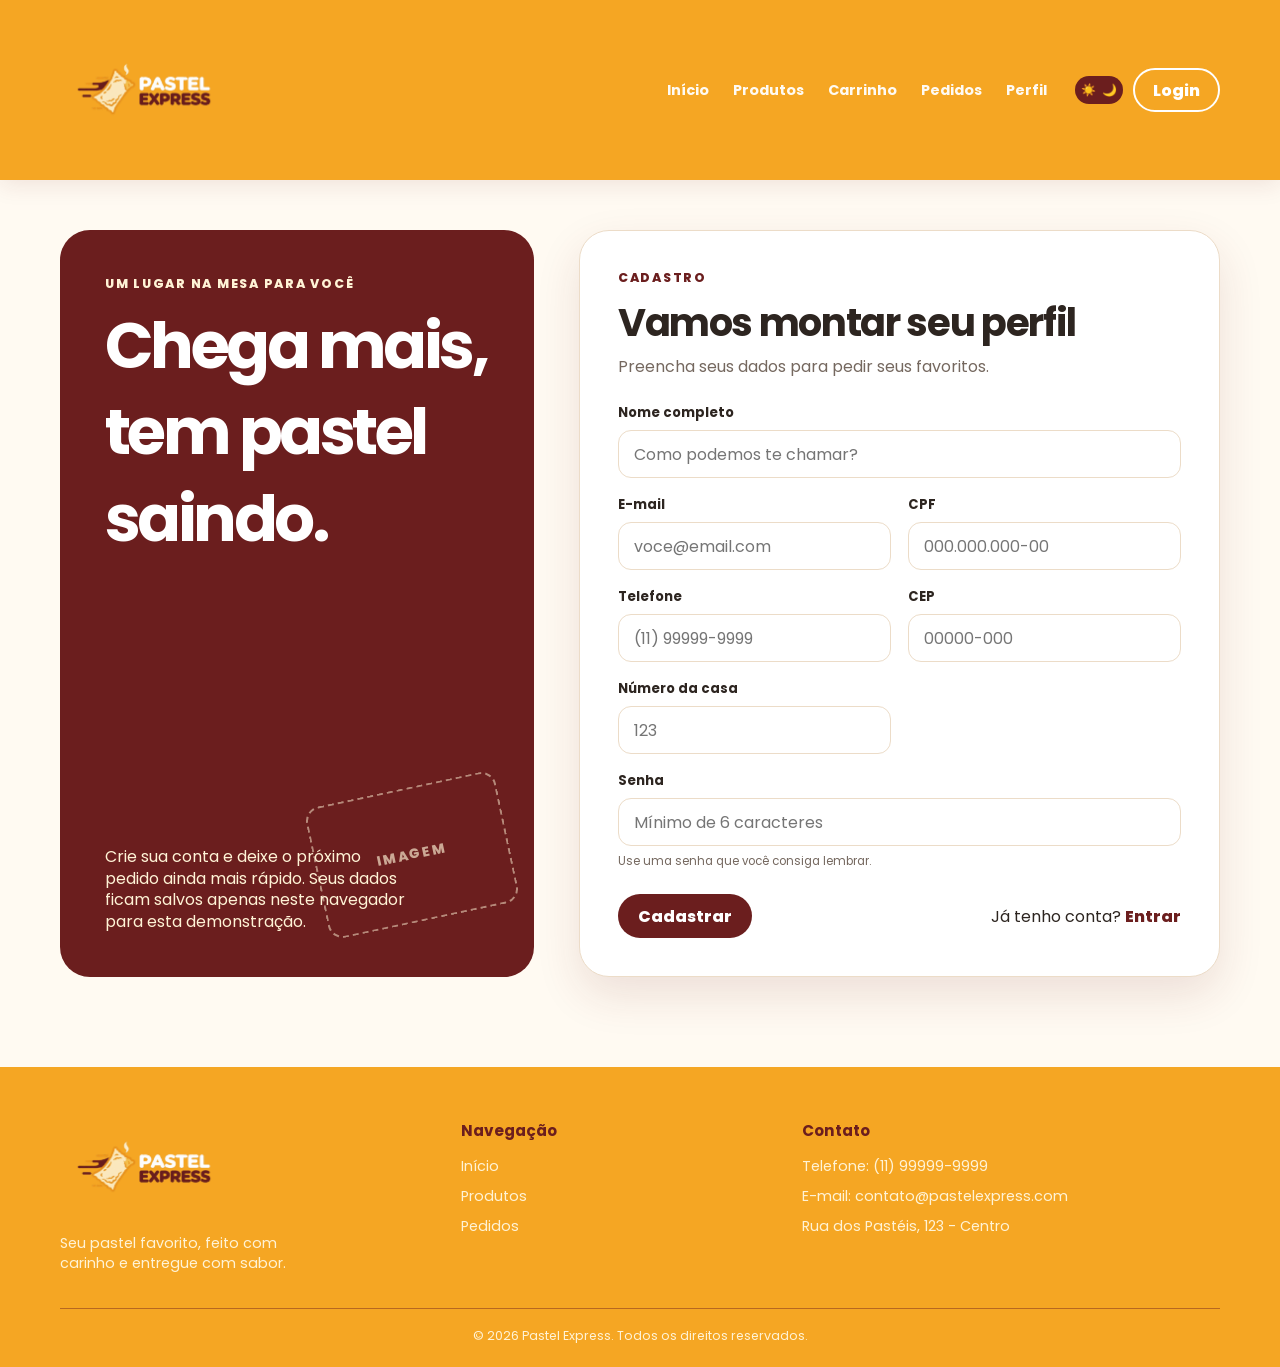
==== cadastro.html @ 60a51b7d "Add files via upload" ====
<!DOCTYPE html>
<html lang="pt-BR">
<head>
  <meta charset="UTF-8"><meta name="viewport" content="width=device-width, initial-scale=1.0"><title>Cadastro | Pastel Express</title>
  <link rel="preconnect" href="https://fonts.googleapis.com"><link rel="preconnect" href="https://fonts.gstatic.com" crossorigin><link href="https://fonts.googleapis.com/css2?family=Poppins:wght@400;500;600;700;800&display=swap" rel="stylesheet"><link rel="stylesheet" href="styles.css"><script src="app.js" defer></script>
</head>
<body>
  <header class="site-header"><div class="container header-inner"><a class="brand" href="index.html"><img class="brand-logo" src="Logo_Pastel_Express_em_Preto_e_Branco-removebg-preview.png" alt="Logo Pastel Express"></a><nav class="main-nav" id="main-nav"><a href="index.html">Início</a><a href="produtos.html">Produtos</a><a href="carrinho.html">Carrinho</a><a href="pedidos.html">Pedidos</a><a href="perfil.html">Perfil</a></nav><div class="header-actions"><button class="theme-toggle" id="theme-toggle" type="button"><span>☀️</span><span>🌙</span></button><button class="btn btn-outline" data-open-login type="button">Login</button></div><button class="mobile-menu" id="mobile-menu" type="button">☰</button></div></header>
  <main class="container auth-layout"><section class="auth-art"><div><div class="eyebrow" style="color:var(--creme)">Um lugar na mesa para você</div><h1>Chega mais,<br>tem pastel saindo.</h1></div><p>Crie sua conta e deixe o próximo pedido ainda mais rápido. Seus dados ficam salvos apenas neste navegador para esta demonstração.</p></section><section class="auth-form-card"><div class="form-heading"><div class="eyebrow">Cadastro</div><h2>Vamos montar seu perfil</h2><p>Preencha seus dados para pedir seus favoritos.</p></div><form id="signup-form"><div class="form-grid"><div class="field full"><label for="nome">Nome completo</label><input class="form-control" id="nome" name="nome" type="text" maxlength="60" required placeholder="Como podemos te chamar?"></div><div class="field"><label for="email">E-mail</label><input class="form-control" id="email" name="email" type="email" maxlength="80" required placeholder="voce@email.com"></div><div class="field"><label for="cpf">CPF</label><input class="form-control" id="cpf" name="cpf" data-mask="cpf" inputmode="numeric" maxlength="14" required placeholder="000.000.000-00"></div><div class="field"><label for="telefone">Telefone</label><input class="form-control" id="telefone" name="telefone" data-mask="phone" inputmode="numeric" maxlength="15" required placeholder="(11) 99999-9999"></div><div class="field"><label for="cep">CEP</label><input class="form-control" id="cep" name="cep" data-mask="cep" inputmode="numeric" maxlength="9" required placeholder="00000-000"></div><div class="field"><label for="numero">Número da casa</label><input class="form-control" id="numero" name="numero" data-numeric="true" inputmode="numeric" maxlength="6" required placeholder="123"></div><div class="field full"><label for="senha">Senha</label><input class="form-control" id="senha" name="senha" type="password" minlength="6" maxlength="30" required placeholder="Mínimo de 6 caracteres"><small>Use uma senha que você consiga lembrar.</small></div></div><div class="form-footer"><button class="btn btn-primary" type="submit">Cadastrar</button><span>Já tenho conta? <a class="text-link" href="#" data-open-login>Entrar</a></span></div></form></section></main>
  <footer class="site-footer"><div class="container"><div class="footer-grid"><div class="footer-brand"><a class="brand" href="index.html"><img class="brand-logo" src="Logo_Pastel_Express_em_Preto_e_Branco-removebg-preview.png" alt="Logo Pastel Express"></a><p>Seu pastel favorito, feito com carinho e entregue com sabor.</p></div><div><h3 class="footer-title">Navegação</h3><ul class="footer-links"><li><a href="index.html">Início</a></li><li><a href="produtos.html">Produtos</a></li><li><a href="pedidos.html">Pedidos</a></li></ul></div><div><h3 class="footer-title">Contato</h3><div class="footer-contact"><span>Telefone: (11) 99999-9999</span><span>E-mail: contato@pastelexpress.com</span><span>Rua dos Pastéis, 123 - Centro</span></div></div></div><div class="footer-bottom">© 2026 Pastel Express. Todos os direitos reservados.</div></div></footer>
  <div class="modal-backdrop" id="login-modal"><div class="modal"><button class="modal-close" type="button" data-close-modal>×</button><h2>Que bom te ver!</h2><p>Entre para acompanhar seus pedidos.</p><form id="login-form"><div class="field"><label for="login-email">E-mail</label><input class="form-control" id="login-email" type="email" required></div><div class="field"><label for="login-password">Senha</label><input class="form-control" id="login-password" type="password" required></div><button class="btn btn-primary btn-block">Entrar</button><a class="text-link" href="cadastro.html">Criar conta</a></form></div></div><div class="toast" id="toast"></div>
</body>
</html>
---- styles.css ----
:root {
  --laranja: #f5a623;
  --laranja-claro: #fff4df;
  --marrom: #6b1e1e;
  --marrom-escuro: #431010;
  --creme: #fff3d6;
  --branco: #ffffff;
  --texto: #2d2520;
  --texto-suave: #75685f;
  --fundo: #fffaf2;
  --superficie: #ffffff;
  --borda: #ecdcc8;
  --sombra: 0 18px 45px rgba(107, 30, 30, 0.12);
  --raio: 24px;
}

[data-theme="dark"] {
  --laranja-claro: #211818;
  --creme: #f7dfae;
  --texto: #fff8ec;
  --texto-suave: #cbbdad;
  --fundo: #211818;
  --superficie: #211818;
  --borda: #513838;
  --sombra: 0 18px 45px rgba(0, 0, 0, 0.25);
}

* { box-sizing: border-box; margin: 0; padding: 0; }
html { scroll-behavior: smooth; }
body {
  min-height: 100vh;
  background: var(--fundo);
  color: var(--texto);
  font-family: "Poppins", Arial, sans-serif;
  transition: background .25s ease, color .25s ease;
}
main { padding-bottom: 115px; }
body.modal-aberto { overflow: hidden; }
a { color: inherit; text-decoration: none; }
button, input, select { font: inherit; }
button { border: 0; cursor: pointer; }
img { max-width: 100%; display: block; }

.container { width: min(1160px, calc(100% - 40px)); margin: 0 auto; }
.section { padding: 88px 0; }
.section-heading { max-width: 650px; margin-bottom: 34px; }
.section-heading.center { margin-left: auto; margin-right: auto; text-align: center; }
.eyebrow { color: var(--marrom); font-weight: 800; font-size: .78rem; letter-spacing: .14em; text-transform: uppercase; margin-bottom: 10px; }
h1, h2, h3, p { line-height: 1.35; }
h1 { font-size: clamp(2.35rem, 5vw, 4.7rem); letter-spacing: -.055em; }
h2 { font-size: clamp(1.8rem, 3vw, 2.7rem); letter-spacing: -.035em; }
h3 { font-size: 1.15rem; }
.section-heading p, .muted { color: var(--texto-suave); }

/* header */
.site-header {
  position: sticky; top: 0; z-index: 20;
  background: #f5a623; color: var(--branco);
  box-shadow: 0 5px 22px rgba(107, 30, 30, .1);
}
.header-inner { min-height: 180px; display: flex; align-items: center; gap: 28px; }
.brand { display: inline-flex; align-items: center; gap: 10px; min-width: max-content; font-weight: 800; letter-spacing: -.04em; font-size: 1.25rem; }
.brand strong { color: var(--marrom); }
.brand-logo { width: 168px; height: 92px; object-fit: contain; object-position: left center; }
.main-nav { display: flex; align-items: center; gap: 24px; margin-left: auto; }
.main-nav a { font-size: .9rem; font-weight: 700; opacity: .95; position: relative; }
.main-nav a::after { content: ""; position: absolute; left: 0; right: 100%; bottom: -7px; height: 2px; background: var(--branco); transition: right .2s ease; }
.main-nav a:hover::after, .main-nav a.active::after { right: 0; }
.header-actions { display: flex; align-items: center; gap: 10px; }
.theme-toggle { width: 48px; height: 28px; background: var(--marrom); border-radius: 20px; padding: 3px; color: var(--branco); display: inline-flex; align-items: center; justify-content: space-between; }
.theme-toggle span { width: 22px; height: 22px; border-radius: 50%; display: grid; place-items: center; font-size: .75rem; transition: transform .25s ease, background .25s ease; }
[data-theme="dark"] .theme-toggle span:first-child { transform: translateX(20px); }
[data-theme="dark"] .theme-toggle span:last-child { transform: translateX(-20px); }
.btn { display: inline-flex; align-items: center; justify-content: center; gap: 8px; min-height: 44px; padding: 0 18px; border-radius: 999px; border: 2px solid transparent; font-weight: 800; transition: transform .2s ease, background .2s ease, color .2s ease, border .2s ease; }
.btn:hover { transform: translateY(-2px); }
.btn-primary { background: var(--marrom); color: var(--branco); }
.btn-primary:hover { background: var(--marrom-escuro); }
.btn-light { background: var(--branco); color: var(--laranja); }
.btn-light:hover { background: var(--creme); }
.btn-outline { background: transparent; border-color: currentColor; color: var(--branco); }
.btn-outline:hover { background: rgba(255,255,255,.16); }
.btn-danger { background: #a33131; color: var(--branco); }
.btn-small { min-height: 36px; padding: 0 13px; font-size: .84rem; }
.btn-block { width: 100%; }
.mobile-menu { display: none; background: none; color: var(--branco); font-size: 1.8rem; }

/* shared footer */
.site-footer { background: #f5a623; color: var(--creme); padding: 54px 0 22px; margin-top: auto; }
.footer-grid { display: grid; grid-template-columns: 1.2fr 1fr 1.4fr; gap: 42px; align-items: start; }
.footer-brand p { max-width: 250px; margin-top: 14px; font-size: .9rem; }
.site-footer .brand { color: var(--branco); }
.site-footer .brand strong { color: var(--marrom); }
.footer-title { color: var(--marrom); font-size: .95rem; margin-bottom: 14px; }
.footer-links { list-style: none; display: grid; gap: 9px; font-size: .9rem; }
.footer-links a:hover { color: var(--branco); }
.footer-contact { display: grid; gap: 9px; font-size: .9rem; }
.footer-bottom { border-top: 1px solid rgba(107,30,30,.45); margin-top: 35px; padding-top: 18px; text-align: center; font-size: .78rem; }

/* home */
.hero { padding: 84px 0 76px; background: var(--fundo); overflow: hidden; }
.hero-grid { display: grid; grid-template-columns: 1.05fr .95fr; align-items: center; gap: 55px; }
.hero h1 { max-width: 650px; }
.hero h1 span { color: var(--laranja); }
.hero-copy > p { color: var(--texto-suave); font-size: 1.08rem; max-width: 550px; margin: 21px 0 28px; }
.hero-actions { display: flex; flex-wrap: wrap; gap: 12px; }
.hero-note { display: flex; align-items: center; gap: 10px; color: var(--texto-suave); font-size: .84rem; margin-top: 22px; }
.hero-note strong { color: var(--marrom); }
.hero-art { min-height: 390px; display: grid; place-items: center; position: relative; }
.hero-art::before, .hero-art::after { content: ""; position: absolute; border-radius: 50%; background: var(--laranja-claro); }
.hero-art::before { width: 390px; height: 390px; }
.hero-art::after { width: 220px; height: 220px; border: 2px dashed rgba(107,30,30,.2); background: transparent; }
.pastel-illustration { z-index: 1; width: min(390px, 78vw); aspect-ratio: 1.33; border-radius: 48% 42% 45% 47%; background: linear-gradient(150deg, #ffcc68 4%, #ec8c20 62%, #c96d17); border: 8px solid #d77c1a; box-shadow: 0 25px 35px rgba(107,30,30,.2), inset -20px -10px 0 rgba(155,71,12,.13); transform: rotate(-13deg); animation: float 4.5s ease-in-out infinite; position: relative; }
.pastel-illustration::before { content: ""; position: absolute; left: 12%; top: 30%; width: 76%; height: 5px; border-radius: 50%; border-top: 4px dashed rgba(107,30,30,.36); transform: rotate(6deg); }
.pastel-illustration::after { content: "IMAGEM DO\A PASTEL"; white-space: pre; position: absolute; inset: 0; display: grid; place-items: center; text-align: center; color: rgba(107,30,30,.68); font-size: 1rem; font-weight: 800; letter-spacing: .12em; filter: drop-shadow(0 9px 5px rgba(107,30,30,.16)); }
@keyframes float { 0%,100% { transform: rotate(-13deg) translateY(0); } 50% { transform: rotate(-10deg) translateY(-15px); } }
.features-grid { display: grid; grid-template-columns: repeat(3, 1fr); gap: 20px; }
.feature-card { background: var(--superficie); border: 1px solid var(--borda); padding: 26px; border-radius: var(--raio); box-shadow: var(--sombra); }
.feature-icon { width: 52px; height: 52px; border-radius: 16px; display: grid; place-items: center; background: var(--laranja-claro); color: var(--marrom); font-size: 1.4rem; margin-bottom: 18px; }
.feature-card p { margin-top: 8px; color: var(--texto-suave); font-size: .9rem; }
.soft-section { background: var(--laranja-claro); }
.product-grid { display: grid; grid-template-columns: repeat(4, 1fr); gap: 18px; margin-bottom: 110px; }
.product-card { background: var(--superficie); border: 1px solid var(--borda); border-radius: 20px; overflow: hidden; display: flex; flex-direction: column; min-width: 0; transition: transform .2s ease, box-shadow .2s ease; }
.product-card:hover { transform: translateY(-5px); box-shadow: var(--sombra); }
.product-visual { height: 160px; display: grid; place-items: center; position: relative; overflow: hidden; }
.image-placeholder { z-index: 1; width: 72%; min-height: 72px; border: 2px dashed rgba(107,30,30,.42); border-radius: 12px; display: grid; place-items: center; padding: 10px; text-align: center; color: rgba(107,30,30,.72); font-size: .72rem; font-weight: 800; letter-spacing: .06em; text-transform: uppercase; }
.product-visual::after { content: ""; position: absolute; width: 120px; height: 120px; border-radius: 50%; border: 1px dashed rgba(107,30,30,.18); }
.art-pastel { background: #ffe0a2; }
.art-queijo { background: #ffe9bd; }
.art-carne { background: #f8c7a4; }
.art-frango { background: #e3e8a8; }
.art-coca { background: #d8c5b6; }
.art-suco { background: #f8c0a6; }
.art-guarana { background: #f0b8a8; }
.art-agua { background: #b9e2ee; }
.product-info { padding: 17px; display: flex; flex-direction: column; flex: 1; }
.product-info h3 { font-size: 1rem; }
.product-info p { color: var(--texto-suave); font-size: .8rem; margin: 7px 0 15px; min-height: 36px; }
.product-bottom { display: flex; justify-content: space-between; align-items: center; gap: 8px; margin-top: auto; }
.price { color: var(--marrom); font-weight: 800; white-space: nowrap; }

/* pages */
.page-header { padding: 55px 0 35px; }
.page-header p { color: var(--texto-suave); margin-top: 8px; }
.search-toolbar { display: flex; gap: 14px; align-items: center; flex-wrap: wrap; margin: 10px 0 26px; }
.search-box { position: relative; flex: 1 1 280px; }
.search-box span { position: absolute; left: 15px; top: 50%; transform: translateY(-50%); color: var(--texto-suave); }
.form-control, .search-control { width: 100%; min-height: 48px; border: 1px solid var(--borda); border-radius: 13px; background: var(--superficie); color: var(--texto); padding: 0 15px; outline: none; }
.search-control { padding-left: 43px; }
.form-control:focus, .search-control:focus { border-color: var(--laranja); box-shadow: 0 0 0 3px rgba(245,166,35,.18); }
.filter-list { display: flex; gap: 8px; flex-wrap: wrap; }
.filter-btn { min-height: 39px; padding: 0 15px; border-radius: 999px; background: var(--superficie); color: var(--texto); border: 1px solid var(--borda); font-size: .85rem; font-weight: 700; }
.filter-btn.active, .filter-btn:hover { color: var(--branco); background: var(--marrom); border-color: var(--marrom); }
.empty-state { text-align: center; padding: 55px 20px; border: 1px dashed var(--borda); border-radius: var(--raio); color: var(--texto-suave); grid-column: 1 / -1; }

/* auth */
.auth-layout { display: grid; grid-template-columns: .85fr 1.15fr; gap: 45px; align-items: stretch; padding: 50px 0 90px; }
.auth-art { background: var(--marrom); color: var(--creme); border-radius: 30px; padding: 45px; display: flex; flex-direction: column; justify-content: space-between; overflow: hidden; position: relative; min-height: 580px; }
.auth-art::after { content: "IMAGEM"; position: absolute; right: 25px; bottom: 55px; width: 190px; height: 130px; border: 2px dashed rgba(255,243,214,.5); border-radius: 15px; display: grid; place-items: center; color: rgba(255,243,214,.65); font-size: .85rem; font-weight: 800; letter-spacing: .14em; transform: rotate(-12deg); }
.auth-art h1 { color: var(--branco); font-size: clamp(2.4rem, 5vw, 4.4rem); position: relative; z-index: 1; }
.auth-art p { max-width: 300px; position: relative; z-index: 1; }
.auth-form-card { background: var(--superficie); border: 1px solid var(--borda); border-radius: 30px; padding: 38px; box-shadow: var(--sombra); }
.form-heading { margin-bottom: 26px; }
.form-heading p { color: var(--texto-suave); margin-top: 7px; }
.form-grid { display: grid; grid-template-columns: repeat(2, 1fr); gap: 17px; }
.field { display: grid; gap: 7px; }
.field.full { grid-column: 1 / -1; }
.field label { font-size: .82rem; font-weight: 700; }
.field small { color: var(--texto-suave); font-size: .72rem; }
.form-footer { display: flex; justify-content: space-between; align-items: center; flex-wrap: wrap; gap: 12px; margin-top: 24px; }
.form-footer a, .text-link { color: var(--marrom); font-weight: 800; }

/* cart/orders/profile */
.two-column { display: grid; grid-template-columns: 1.35fr .75fr; gap: 28px; align-items: start; }
.panel { background: var(--superficie); border: 1px solid var(--borda); border-radius: 24px; padding: 25px; }
.panel h2 { font-size: 1.45rem; margin-bottom: 20px; }
.cart-list { display: grid; gap: 13px; }
.cart-item { display: grid; grid-template-columns: 70px 1fr auto; gap: 15px; align-items: center; padding: 12px 0; border-bottom: 1px solid var(--borda); }
.cart-item:last-child { border-bottom: 0; }
.cart-thumb { width: 70px; height: 70px; border-radius: 16px; display: grid; place-items: center; padding: 6px; }
.cart-thumb .image-placeholder { width: 100%; min-height: 50px; font-size: .55rem; }
.cart-item h3 { font-size: .98rem; }
.cart-item p { color: var(--texto-suave); font-size: .8rem; margin-top: 3px; }
.quantity { display: inline-flex; align-items: center; gap: 12px; border: 1px solid var(--borda); border-radius: 999px; padding: 3px 7px; margin-top: 8px; }
.quantity button { width: 24px; height: 24px; display: grid; place-items: center; border-radius: 50%; background: var(--laranja-claro); color: var(--marrom); font-weight: 800; }
.cart-actions { text-align: right; display: grid; justify-items: end; gap: 8px; }
.remove-link { color: #a33131; background: none; font-size: .76rem; font-weight: 700; }
.summary-list { display: grid; gap: 13px; margin: 22px 0; }
.summary-row { display: flex; justify-content: space-between; gap: 16px; color: var(--texto-suave); font-size: .9rem; }
.summary-row.total { padding-top: 15px; border-top: 1px solid var(--borda); color: var(--texto); font-size: 1.08rem; font-weight: 800; }
.order-list { display: grid; gap: 15px; }
.order-card { border: 1px solid var(--borda); border-radius: 18px; padding: 20px; background: var(--superficie); }
.order-top, .order-bottom { display: flex; justify-content: space-between; gap: 14px; align-items: center; flex-wrap: wrap; }
.order-top h3 { color: var(--marrom); }
.order-card p { color: var(--texto-suave); font-size: .84rem; margin-top: 8px; }
.status { display: inline-flex; padding: 5px 10px; border-radius: 999px; background: #e7f3df; color: #3d7537; font-size: .72rem; font-weight: 800; }
.status.cancelado { background: #f8dddd; color: #a33131; }
.profile-head { display: flex; gap: 18px; align-items: center; margin-bottom: 28px; }
.avatar { width: 84px; height: 84px; border-radius: 50%; display: grid; place-items: center; background: var(--laranja); color: var(--marrom); font-weight: 800; font-size: 1.7rem; }
.profile-head p { color: var(--texto-suave); font-size: .88rem; }
.danger-zone { border-top: 1px solid var(--borda); margin-top: 30px; padding-top: 22px; }
.danger-zone h3 { color: #a33131; }
.danger-zone p { color: var(--texto-suave); font-size: .82rem; margin: 7px 0 15px; }

/* modal, toast */
.modal-backdrop { position: fixed; inset: 0; background: rgba(27,16,12,.62); display: none; align-items: center; justify-content: center; padding: 20px; z-index: 50; }
.modal-backdrop.show { display: flex; }
.modal { width: min(460px, 100%); background: var(--superficie); color: var(--texto); border-radius: 25px; padding: 31px; position: relative; box-shadow: 0 25px 70px rgba(0,0,0,.25); }
.modal-close { position: absolute; top: 14px; right: 17px; width: 35px; height: 35px; border-radius: 50%; background: var(--laranja-claro); color: var(--marrom); font-size: 1.3rem; }
.modal h2 { font-size: 1.8rem; margin-bottom: 7px; }
.modal > p { color: var(--texto-suave); font-size: .88rem; margin-bottom: 22px; }
.modal form { display: grid; gap: 15px; }
.toast { position: fixed; right: 20px; bottom: 20px; z-index: 80; max-width: min(360px, calc(100% - 40px)); background: var(--marrom); color: var(--branco); padding: 14px 17px; border-radius: 13px; box-shadow: var(--sombra); opacity: 0; transform: translateY(15px); pointer-events: none; transition: opacity .25s ease, transform .25s ease; font-size: .86rem; }
.toast.show { opacity: 1; transform: translateY(0); }

@media (max-width: 980px) {
  .main-nav { gap: 14px; }
  .header-actions .btn-outline { display: none; }
  .product-grid { grid-template-columns: repeat(2, 1fr); }
  .hero-grid, .auth-layout { grid-template-columns: 1fr; }
  .hero-copy { text-align: center; }
  .hero-copy > p { margin-left: auto; margin-right: auto; }
  .hero-actions, .hero-note { justify-content: center; }
  .hero-art { min-height: 340px; }
  .auth-art { min-height: 260px; }
  .two-column { grid-template-columns: 1fr; }
}

@media (max-width: 700px) {
  .container { width: min(100% - 28px, 560px); }
  .header-inner { min-height: 92px; gap: 12px; }
  .main-nav { position: absolute; top: 92px; left: 0; right: 0; padding: 20px; background: var(--marrom); display: none; flex-direction: column; align-items: flex-start; gap: 17px; box-shadow: 0 13px 20px rgba(0,0,0,.15); }
  .main-nav.open { display: flex; }
  .mobile-menu { display: block; margin-left: auto; }
  .header-actions { gap: 6px; }
  .header-actions .btn-primary { display: none; }
  .brand { font-size: 1.05rem; }
  .brand-logo { width: 120px; height: 62px; object-fit: contain; object-position: left center; }
  .section { padding: 62px 0; }
  .hero { padding: 55px 0; }
  .hero-art { min-height: 270px; }
  .hero-art::before { width: 280px; height: 280px; }
  .hero-art::after { width: 175px; height: 175px; }
  .pastel-illustration { width: 260px; }
  .pastel-illustration::after { font-size: 5rem; }
  .features-grid, .product-grid { grid-template-columns: 1fr; }
  .product-visual { height: 180px; }
  .footer-grid { grid-template-columns: 1fr; gap: 30px; }
  .auth-layout { padding: 30px 0 60px; gap: 20px; }
  .auth-art, .auth-form-card { padding: 26px; border-radius: 22px; }
  .auth-art { min-height: 235px; }
  .form-grid { grid-template-columns: 1fr; }
  .field.full { grid-column: auto; }
  .cart-item { grid-template-columns: 58px 1fr; }
  .cart-actions { grid-column: 2; grid-template-columns: auto auto; justify-items: start; align-items: center; text-align: left; }
  .cart-thumb { width: 58px; height: 58px; }
  .footer-bottom { margin-top: 25px; }
}
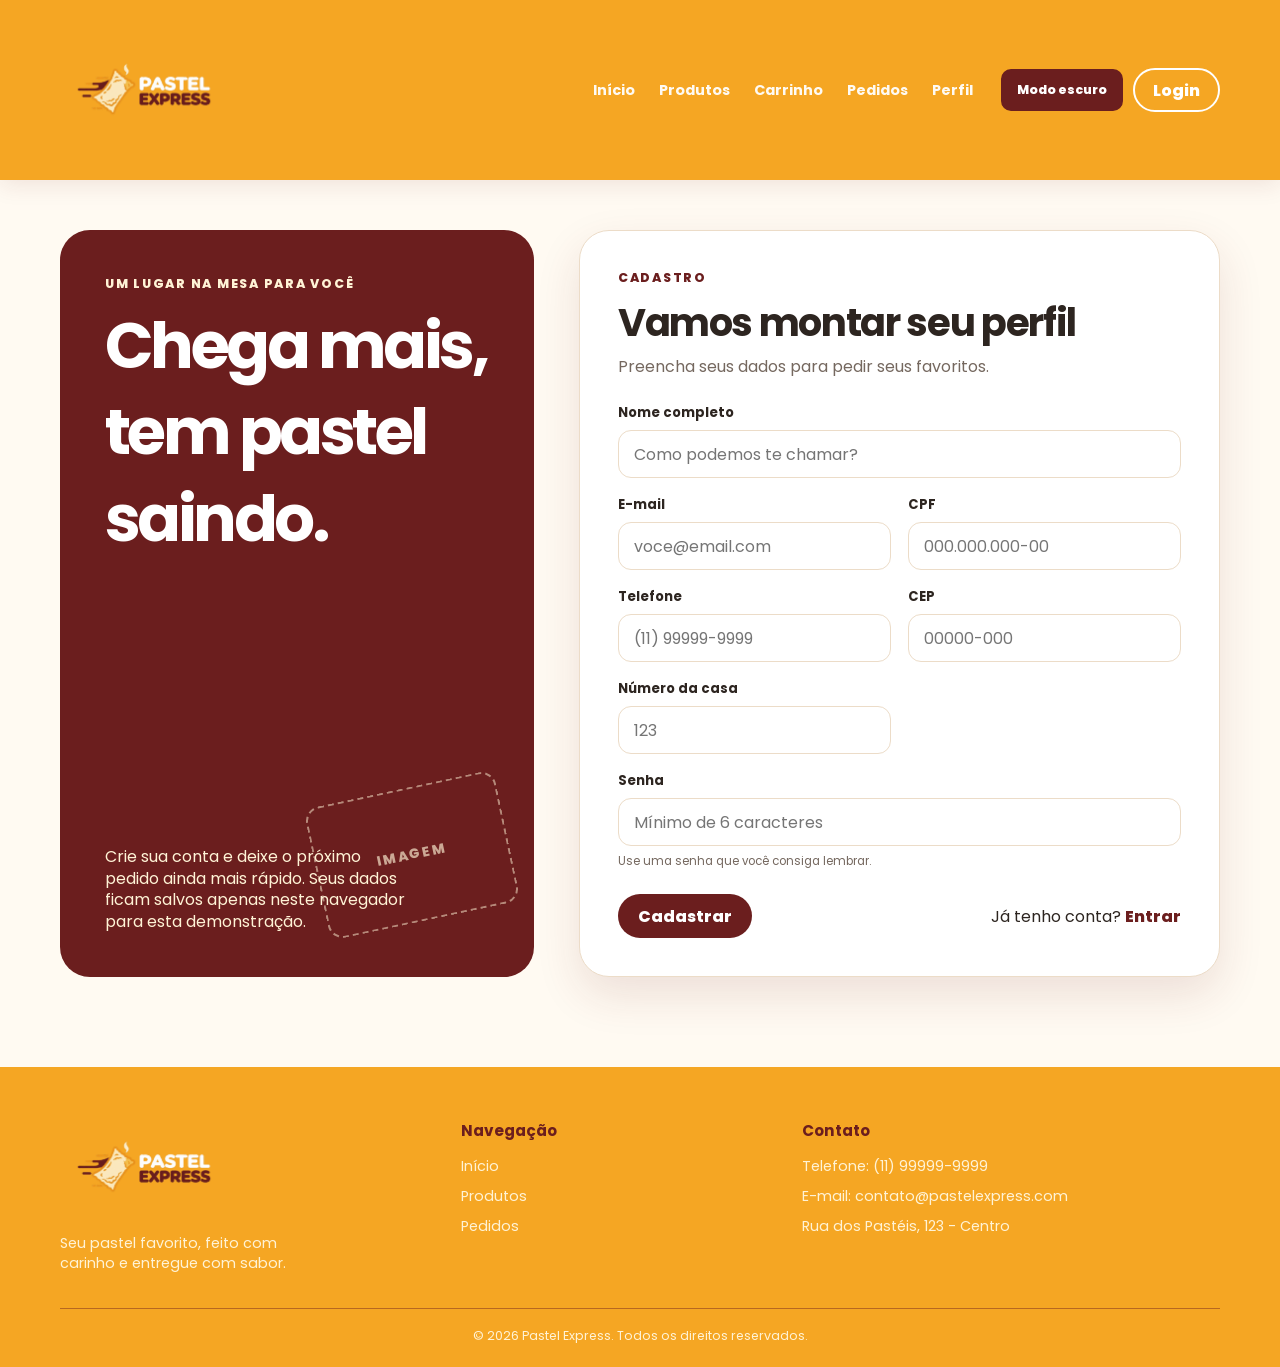
==== commit aa561728: "Add files via upload" ====
--- a/cadastro.html
+++ b/cadastro.html
@@ -5,7 +5,7 @@
   <link rel="preconnect" href="https://fonts.googleapis.com"><link rel="preconnect" href="https://fonts.gstatic.com" crossorigin><link href="https://fonts.googleapis.com/css2?family=Poppins:wght@400;500;600;700;800&display=swap" rel="stylesheet"><link rel="stylesheet" href="styles.css"><script src="app.js" defer></script>
 </head>
 <body>
-  <header class="site-header"><div class="container header-inner"><a class="brand" href="index.html"><img class="brand-logo" src="Logo_Pastel_Express_em_Preto_e_Branco-removebg-preview.png" alt="Logo Pastel Express"></a><nav class="main-nav" id="main-nav"><a href="index.html">Início</a><a href="produtos.html">Produtos</a><a href="carrinho.html">Carrinho</a><a href="pedidos.html">Pedidos</a><a href="perfil.html">Perfil</a></nav><div class="header-actions"><button class="theme-toggle" id="theme-toggle" type="button"><span>☀️</span><span>🌙</span></button><button class="btn btn-outline" data-open-login type="button">Login</button></div><button class="mobile-menu" id="mobile-menu" type="button">☰</button></div></header>
+  <header class="site-header"><div class="container header-inner"><a class="brand" href="index.html"><img class="brand-logo" src="Logo_Pastel_Express_em_Preto_e_Branco-removebg-preview.png" alt="Logo Pastel Express"></a><nav class="main-nav" id="main-nav"><a href="index.html">Início</a><a href="produtos.html">Produtos</a><a href="carrinho.html">Carrinho</a><a href="pedidos.html">Pedidos</a><a href="perfil.html">Perfil</a></nav><div class="header-actions"><button class="theme-toggle" id="theme-toggle" type="button">Modo escuro</button><button class="btn btn-outline" data-open-login type="button">Login</button></div><button class="mobile-menu" id="mobile-menu" type="button">☰</button></div></header>
   <main class="container auth-layout"><section class="auth-art"><div><div class="eyebrow" style="color:var(--creme)">Um lugar na mesa para você</div><h1>Chega mais,<br>tem pastel saindo.</h1></div><p>Crie sua conta e deixe o próximo pedido ainda mais rápido. Seus dados ficam salvos apenas neste navegador para esta demonstração.</p></section><section class="auth-form-card"><div class="form-heading"><div class="eyebrow">Cadastro</div><h2>Vamos montar seu perfil</h2><p>Preencha seus dados para pedir seus favoritos.</p></div><form id="signup-form"><div class="form-grid"><div class="field full"><label for="nome">Nome completo</label><input class="form-control" id="nome" name="nome" type="text" maxlength="60" required placeholder="Como podemos te chamar?"></div><div class="field"><label for="email">E-mail</label><input class="form-control" id="email" name="email" type="email" maxlength="80" required placeholder="voce@email.com"></div><div class="field"><label for="cpf">CPF</label><input class="form-control" id="cpf" name="cpf" data-mask="cpf" inputmode="numeric" maxlength="14" required placeholder="000.000.000-00"></div><div class="field"><label for="telefone">Telefone</label><input class="form-control" id="telefone" name="telefone" data-mask="phone" inputmode="numeric" maxlength="15" required placeholder="(11) 99999-9999"></div><div class="field"><label for="cep">CEP</label><input class="form-control" id="cep" name="cep" data-mask="cep" inputmode="numeric" maxlength="9" required placeholder="00000-000"></div><div class="field"><label for="numero">Número da casa</label><input class="form-control" id="numero" name="numero" data-numeric="true" inputmode="numeric" maxlength="6" required placeholder="123"></div><div class="field full"><label for="senha">Senha</label><input class="form-control" id="senha" name="senha" type="password" minlength="6" maxlength="30" required placeholder="Mínimo de 6 caracteres"><small>Use uma senha que você consiga lembrar.</small></div></div><div class="form-footer"><button class="btn btn-primary" type="submit">Cadastrar</button><span>Já tenho conta? <a class="text-link" href="#" data-open-login>Entrar</a></span></div></form></section></main>
   <footer class="site-footer"><div class="container"><div class="footer-grid"><div class="footer-brand"><a class="brand" href="index.html"><img class="brand-logo" src="Logo_Pastel_Express_em_Preto_e_Branco-removebg-preview.png" alt="Logo Pastel Express"></a><p>Seu pastel favorito, feito com carinho e entregue com sabor.</p></div><div><h3 class="footer-title">Navegação</h3><ul class="footer-links"><li><a href="index.html">Início</a></li><li><a href="produtos.html">Produtos</a></li><li><a href="pedidos.html">Pedidos</a></li></ul></div><div><h3 class="footer-title">Contato</h3><div class="footer-contact"><span>Telefone: (11) 99999-9999</span><span>E-mail: contato@pastelexpress.com</span><span>Rua dos Pastéis, 123 - Centro</span></div></div></div><div class="footer-bottom">© 2026 Pastel Express. Todos os direitos reservados.</div></div></footer>
   <div class="modal-backdrop" id="login-modal"><div class="modal"><button class="modal-close" type="button" data-close-modal>×</button><h2>Que bom te ver!</h2><p>Entre para acompanhar seus pedidos.</p><form id="login-form"><div class="field"><label for="login-email">E-mail</label><input class="form-control" id="login-email" type="email" required></div><div class="field"><label for="login-password">Senha</label><input class="form-control" id="login-password" type="password" required></div><button class="btn btn-primary btn-block">Entrar</button><a class="text-link" href="cadastro.html">Criar conta</a></form></div></div><div class="toast" id="toast"></div>
--- a/styles.css
+++ b/styles.css
@@ -67,10 +67,9 @@
 .main-nav a::after { content: ""; position: absolute; left: 0; right: 100%; bottom: -7px; height: 2px; background: var(--branco); transition: right .2s ease; }
 .main-nav a:hover::after, .main-nav a.active::after { right: 0; }
 .header-actions { display: flex; align-items: center; gap: 10px; }
-.theme-toggle { width: 48px; height: 28px; background: var(--marrom); border-radius: 20px; padding: 3px; color: var(--branco); display: inline-flex; align-items: center; justify-content: space-between; }
-.theme-toggle span { width: 22px; height: 22px; border-radius: 50%; display: grid; place-items: center; font-size: .75rem; transition: transform .25s ease, background .25s ease; }
-[data-theme="dark"] .theme-toggle span:first-child { transform: translateX(20px); }
-[data-theme="dark"] .theme-toggle span:last-child { transform: translateX(-20px); }
+.theme-toggle { min-height: 42px; padding: 0 14px; background: var(--marrom); border: 2px solid var(--marrom); border-radius: 10px; color: var(--branco); font-size: .78rem; font-weight: 800; transition: background .2s ease, color .2s ease, border-color .2s ease, transform .2s ease; }
+.theme-toggle:hover { transform: translateY(-2px); background: var(--marrom-escuro); }
+[data-theme="dark"] .theme-toggle { background: var(--creme); border-color: var(--creme); color: var(--marrom); }
 .btn { display: inline-flex; align-items: center; justify-content: center; gap: 8px; min-height: 44px; padding: 0 18px; border-radius: 999px; border: 2px solid transparent; font-weight: 800; transition: transform .2s ease, background .2s ease, color .2s ease, border .2s ease; }
 .btn:hover { transform: translateY(-2px); }
 .btn-primary { background: var(--marrom); color: var(--branco); }
@@ -105,33 +104,19 @@
 .hero-actions { display: flex; flex-wrap: wrap; gap: 12px; }
 .hero-note { display: flex; align-items: center; gap: 10px; color: var(--texto-suave); font-size: .84rem; margin-top: 22px; }
 .hero-note strong { color: var(--marrom); }
-.hero-art { min-height: 390px; display: grid; place-items: center; position: relative; }
-.hero-art::before, .hero-art::after { content: ""; position: absolute; border-radius: 50%; background: var(--laranja-claro); }
-.hero-art::before { width: 390px; height: 390px; }
-.hero-art::after { width: 220px; height: 220px; border: 2px dashed rgba(107,30,30,.2); background: transparent; }
-.pastel-illustration { z-index: 1; width: min(390px, 78vw); aspect-ratio: 1.33; border-radius: 48% 42% 45% 47%; background: linear-gradient(150deg, #ffcc68 4%, #ec8c20 62%, #c96d17); border: 8px solid #d77c1a; box-shadow: 0 25px 35px rgba(107,30,30,.2), inset -20px -10px 0 rgba(155,71,12,.13); transform: rotate(-13deg); animation: float 4.5s ease-in-out infinite; position: relative; }
-.pastel-illustration::before { content: ""; position: absolute; left: 12%; top: 30%; width: 76%; height: 5px; border-radius: 50%; border-top: 4px dashed rgba(107,30,30,.36); transform: rotate(6deg); }
-.pastel-illustration::after { content: "IMAGEM DO\A PASTEL"; white-space: pre; position: absolute; inset: 0; display: grid; place-items: center; text-align: center; color: rgba(107,30,30,.68); font-size: 1rem; font-weight: 800; letter-spacing: .12em; filter: drop-shadow(0 9px 5px rgba(107,30,30,.16)); }
+.hero-art { min-height: 420px; display: grid; place-items: center; position: relative; }
+.hero-product-image { z-index: 1; width: min(500px, 92vw); height: 420px; object-fit: contain; filter: drop-shadow(0 25px 24px rgba(107,30,30,.22)); animation: float 4.5s ease-in-out infinite; }
 @keyframes float { 0%,100% { transform: rotate(-13deg) translateY(0); } 50% { transform: rotate(-10deg) translateY(-15px); } }
 .features-grid { display: grid; grid-template-columns: repeat(3, 1fr); gap: 20px; }
 .feature-card { background: var(--superficie); border: 1px solid var(--borda); padding: 26px; border-radius: var(--raio); box-shadow: var(--sombra); }
-.feature-icon { width: 52px; height: 52px; border-radius: 16px; display: grid; place-items: center; background: var(--laranja-claro); color: var(--marrom); font-size: 1.4rem; margin-bottom: 18px; }
+.feature-step { color: var(--marrom); font-size: .8rem; font-weight: 800; letter-spacing: .14em; margin-bottom: 18px; }
 .feature-card p { margin-top: 8px; color: var(--texto-suave); font-size: .9rem; }
 .soft-section { background: var(--laranja-claro); }
 .product-grid { display: grid; grid-template-columns: repeat(4, 1fr); gap: 18px; margin-bottom: 110px; }
 .product-card { background: var(--superficie); border: 1px solid var(--borda); border-radius: 20px; overflow: hidden; display: flex; flex-direction: column; min-width: 0; transition: transform .2s ease, box-shadow .2s ease; }
 .product-card:hover { transform: translateY(-5px); box-shadow: var(--sombra); }
-.product-visual { height: 160px; display: grid; place-items: center; position: relative; overflow: hidden; }
-.image-placeholder { z-index: 1; width: 72%; min-height: 72px; border: 2px dashed rgba(107,30,30,.42); border-radius: 12px; display: grid; place-items: center; padding: 10px; text-align: center; color: rgba(107,30,30,.72); font-size: .72rem; font-weight: 800; letter-spacing: .06em; text-transform: uppercase; }
-.product-visual::after { content: ""; position: absolute; width: 120px; height: 120px; border-radius: 50%; border: 1px dashed rgba(107,30,30,.18); }
-.art-pastel { background: #ffe0a2; }
-.art-queijo { background: #ffe9bd; }
-.art-carne { background: #f8c7a4; }
-.art-frango { background: #e3e8a8; }
-.art-coca { background: #d8c5b6; }
-.art-suco { background: #f8c0a6; }
-.art-guarana { background: #f0b8a8; }
-.art-agua { background: #b9e2ee; }
+.product-visual { height: 205px; display: grid; place-items: center; position: relative; overflow: hidden; background: var(--superficie); }
+.product-image { width: 100%; height: 100%; object-fit: contain; padding: 10px 22px; }
 .product-info { padding: 17px; display: flex; flex-direction: column; flex: 1; }
 .product-info h3 { font-size: 1rem; }
 .product-info p { color: var(--texto-suave); font-size: .8rem; margin: 7px 0 15px; min-height: 36px; }
@@ -139,8 +124,9 @@
 .price { color: var(--marrom); font-weight: 800; white-space: nowrap; }
 
 /* pages */
-.page-header { padding: 55px 0 35px; }
+.page-header { padding: 92px 0 58px; }
 .page-header p { color: var(--texto-suave); margin-top: 8px; }
+.page-header > .btn { margin-top: 28px; }
 .search-toolbar { display: flex; gap: 14px; align-items: center; flex-wrap: wrap; margin: 10px 0 26px; }
 .search-box { position: relative; flex: 1 1 280px; }
 .search-box span { position: absolute; left: 15px; top: 50%; transform: translateY(-50%); color: var(--texto-suave); }
@@ -176,8 +162,8 @@
 .cart-list { display: grid; gap: 13px; }
 .cart-item { display: grid; grid-template-columns: 70px 1fr auto; gap: 15px; align-items: center; padding: 12px 0; border-bottom: 1px solid var(--borda); }
 .cart-item:last-child { border-bottom: 0; }
-.cart-thumb { width: 70px; height: 70px; border-radius: 16px; display: grid; place-items: center; padding: 6px; }
-.cart-thumb .image-placeholder { width: 100%; min-height: 50px; font-size: .55rem; }
+.cart-thumb { width: 70px; height: 70px; display: grid; place-items: center; padding: 3px; overflow: hidden; }
+.cart-product-image { width: 100%; height: 100%; object-fit: contain; }
 .cart-item h3 { font-size: .98rem; }
 .cart-item p { color: var(--texto-suave); font-size: .8rem; margin-top: 3px; }
 .quantity { display: inline-flex; align-items: center; gap: 12px; border: 1px solid var(--borda); border-radius: 999px; padding: 3px 7px; margin-top: 8px; }
@@ -237,11 +223,8 @@
   .brand-logo { width: 120px; height: 62px; object-fit: contain; object-position: left center; }
   .section { padding: 62px 0; }
   .hero { padding: 55px 0; }
-  .hero-art { min-height: 270px; }
-  .hero-art::before { width: 280px; height: 280px; }
-  .hero-art::after { width: 175px; height: 175px; }
-  .pastel-illustration { width: 260px; }
-  .pastel-illustration::after { font-size: 5rem; }
+  .hero-art { min-height: 300px; }
+  .hero-product-image { width: min(360px, 88vw); height: 300px; }
   .features-grid, .product-grid { grid-template-columns: 1fr; }
   .product-visual { height: 180px; }
   .footer-grid { grid-template-columns: 1fr; gap: 30px; }
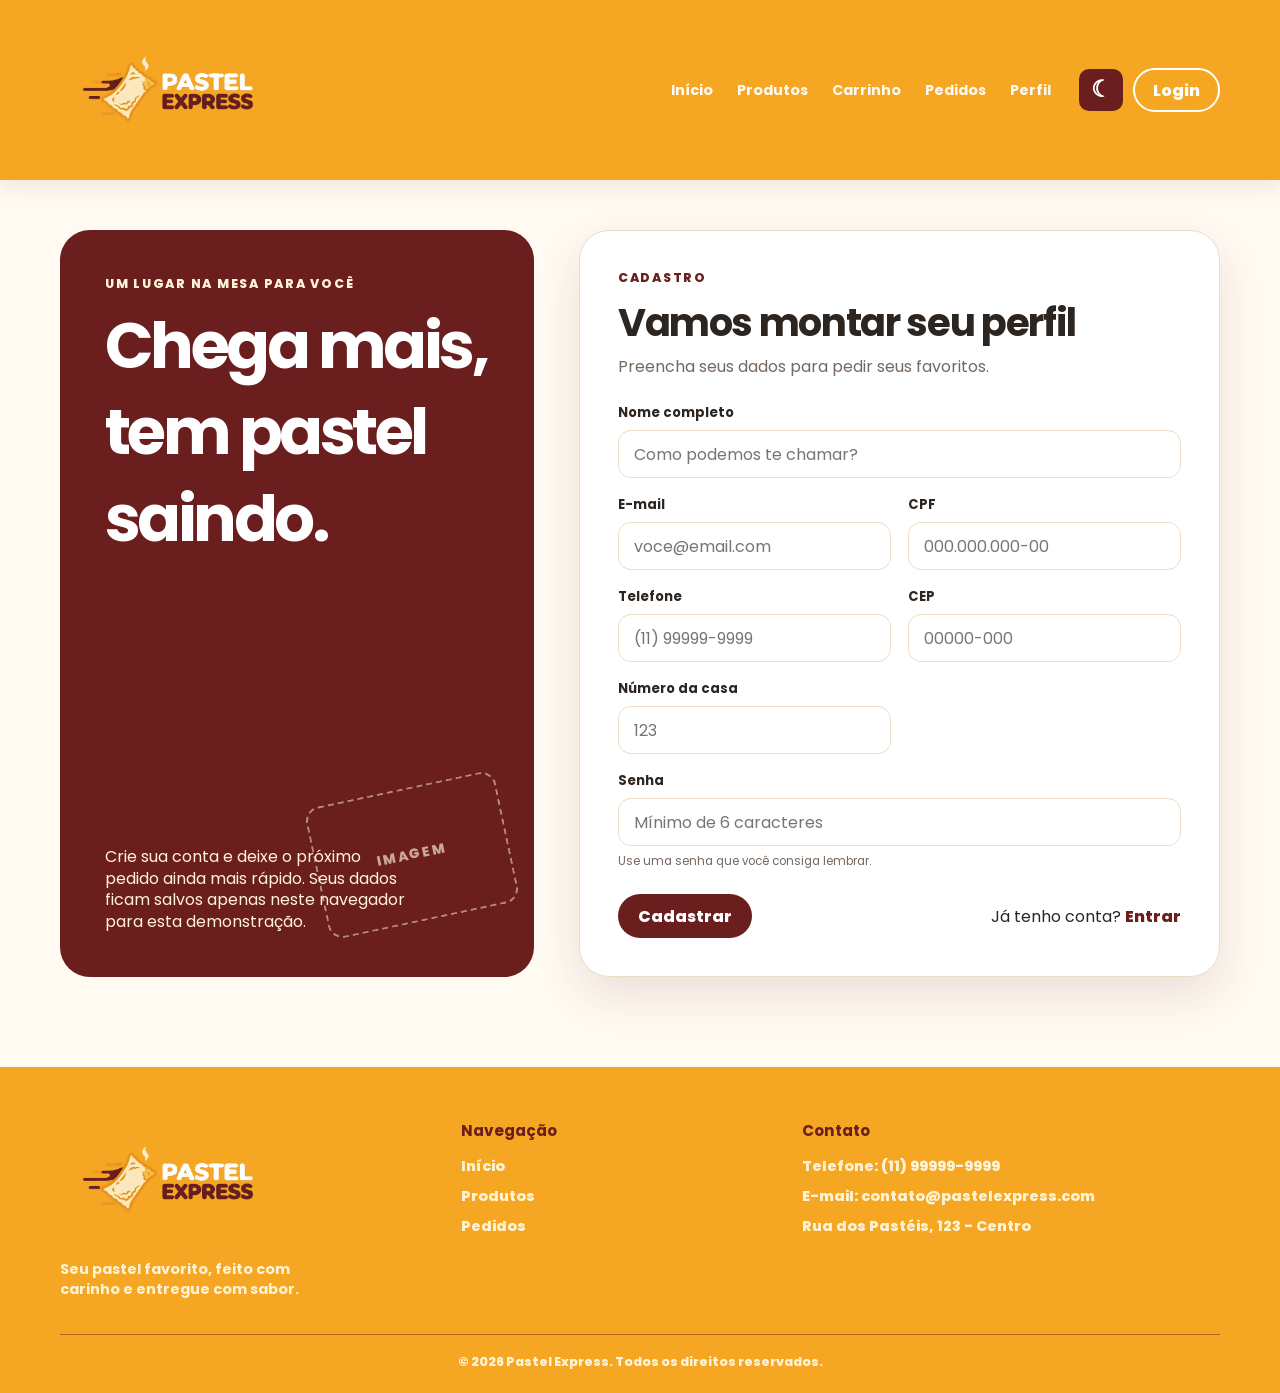
==== commit 59b6a112: "Add files via upload" ====
--- a/cadastro.html
+++ b/cadastro.html
@@ -5,7 +5,7 @@
   <link rel="preconnect" href="https://fonts.googleapis.com"><link rel="preconnect" href="https://fonts.gstatic.com" crossorigin><link href="https://fonts.googleapis.com/css2?family=Poppins:wght@400;500;600;700;800&display=swap" rel="stylesheet"><link rel="stylesheet" href="styles.css"><script src="app.js" defer></script>
 </head>
 <body>
-  <header class="site-header"><div class="container header-inner"><a class="brand" href="index.html"><img class="brand-logo" src="Logo_Pastel_Express_em_Preto_e_Branco-removebg-preview.png" alt="Logo Pastel Express"></a><nav class="main-nav" id="main-nav"><a href="index.html">Início</a><a href="produtos.html">Produtos</a><a href="carrinho.html">Carrinho</a><a href="pedidos.html">Pedidos</a><a href="perfil.html">Perfil</a></nav><div class="header-actions"><button class="theme-toggle" id="theme-toggle" type="button">Modo escuro</button><button class="btn btn-outline" data-open-login type="button">Login</button></div><button class="mobile-menu" id="mobile-menu" type="button">☰</button></div></header>
+  <header class="site-header"><div class="container header-inner"><a class="brand" href="index.html"><img class="brand-logo" src="Logo_Pastel_Express_em_Preto_e_Branco-removebg-preview.png" alt="Logo Pastel Express"></a><nav class="main-nav" id="main-nav"><a href="index.html">Início</a><a href="produtos.html">Produtos</a><a href="carrinho.html">Carrinho</a><a href="pedidos.html">Pedidos</a><a href="perfil.html">Perfil</a></nav><div class="header-actions"><button class="theme-toggle" id="theme-toggle" type="button">☾</button><button class="btn btn-outline" data-open-login type="button">Login</button></div><button class="mobile-menu" id="mobile-menu" type="button">☰</button></div></header>
   <main class="container auth-layout"><section class="auth-art"><div><div class="eyebrow" style="color:var(--creme)">Um lugar na mesa para você</div><h1>Chega mais,<br>tem pastel saindo.</h1></div><p>Crie sua conta e deixe o próximo pedido ainda mais rápido. Seus dados ficam salvos apenas neste navegador para esta demonstração.</p></section><section class="auth-form-card"><div class="form-heading"><div class="eyebrow">Cadastro</div><h2>Vamos montar seu perfil</h2><p>Preencha seus dados para pedir seus favoritos.</p></div><form id="signup-form"><div class="form-grid"><div class="field full"><label for="nome">Nome completo</label><input class="form-control" id="nome" name="nome" type="text" maxlength="60" required placeholder="Como podemos te chamar?"></div><div class="field"><label for="email">E-mail</label><input class="form-control" id="email" name="email" type="email" maxlength="80" required placeholder="voce@email.com"></div><div class="field"><label for="cpf">CPF</label><input class="form-control" id="cpf" name="cpf" data-mask="cpf" inputmode="numeric" maxlength="14" required placeholder="000.000.000-00"></div><div class="field"><label for="telefone">Telefone</label><input class="form-control" id="telefone" name="telefone" data-mask="phone" inputmode="numeric" maxlength="15" required placeholder="(11) 99999-9999"></div><div class="field"><label for="cep">CEP</label><input class="form-control" id="cep" name="cep" data-mask="cep" inputmode="numeric" maxlength="9" required placeholder="00000-000"></div><div class="field"><label for="numero">Número da casa</label><input class="form-control" id="numero" name="numero" data-numeric="true" inputmode="numeric" maxlength="6" required placeholder="123"></div><div class="field full"><label for="senha">Senha</label><input class="form-control" id="senha" name="senha" type="password" minlength="6" maxlength="30" required placeholder="Mínimo de 6 caracteres"><small>Use uma senha que você consiga lembrar.</small></div></div><div class="form-footer"><button class="btn btn-primary" type="submit">Cadastrar</button><span>Já tenho conta? <a class="text-link" href="#" data-open-login>Entrar</a></span></div></form></section></main>
   <footer class="site-footer"><div class="container"><div class="footer-grid"><div class="footer-brand"><a class="brand" href="index.html"><img class="brand-logo" src="Logo_Pastel_Express_em_Preto_e_Branco-removebg-preview.png" alt="Logo Pastel Express"></a><p>Seu pastel favorito, feito com carinho e entregue com sabor.</p></div><div><h3 class="footer-title">Navegação</h3><ul class="footer-links"><li><a href="index.html">Início</a></li><li><a href="produtos.html">Produtos</a></li><li><a href="pedidos.html">Pedidos</a></li></ul></div><div><h3 class="footer-title">Contato</h3><div class="footer-contact"><span>Telefone: (11) 99999-9999</span><span>E-mail: contato@pastelexpress.com</span><span>Rua dos Pastéis, 123 - Centro</span></div></div></div><div class="footer-bottom">© 2026 Pastel Express. Todos os direitos reservados.</div></div></footer>
   <div class="modal-backdrop" id="login-modal"><div class="modal"><button class="modal-close" type="button" data-close-modal>×</button><h2>Que bom te ver!</h2><p>Entre para acompanhar seus pedidos.</p><form id="login-form"><div class="field"><label for="login-email">E-mail</label><input class="form-control" id="login-email" type="email" required></div><div class="field"><label for="login-password">Senha</label><input class="form-control" id="login-password" type="password" required></div><button class="btn btn-primary btn-block">Entrar</button><a class="text-link" href="cadastro.html">Criar conta</a></form></div></div><div class="toast" id="toast"></div>
--- a/styles.css
+++ b/styles.css
@@ -61,13 +61,13 @@
 .header-inner { min-height: 180px; display: flex; align-items: center; gap: 28px; }
 .brand { display: inline-flex; align-items: center; gap: 10px; min-width: max-content; font-weight: 800; letter-spacing: -.04em; font-size: 1.25rem; }
 .brand strong { color: var(--marrom); }
-.brand-logo { width: 168px; height: 92px; object-fit: contain; object-position: left center; }
+.brand-logo { width: 220px; height: 118px; object-fit: contain; object-position: left center; }
 .main-nav { display: flex; align-items: center; gap: 24px; margin-left: auto; }
 .main-nav a { font-size: .9rem; font-weight: 700; opacity: .95; position: relative; }
 .main-nav a::after { content: ""; position: absolute; left: 0; right: 100%; bottom: -7px; height: 2px; background: var(--branco); transition: right .2s ease; }
 .main-nav a:hover::after, .main-nav a.active::after { right: 0; }
 .header-actions { display: flex; align-items: center; gap: 10px; }
-.theme-toggle { min-height: 42px; padding: 0 14px; background: var(--marrom); border: 2px solid var(--marrom); border-radius: 10px; color: var(--branco); font-size: .78rem; font-weight: 800; transition: background .2s ease, color .2s ease, border-color .2s ease, transform .2s ease; }
+.theme-toggle { width: 44px; height: 42px; padding: 0; background: var(--marrom); border: 2px solid var(--marrom); border-radius: 10px; color: var(--branco); font-size: 1.45rem; line-height: 1; font-weight: 800; transition: background .2s ease, color .2s ease, border-color .2s ease, transform .2s ease; }
 .theme-toggle:hover { transform: translateY(-2px); background: var(--marrom-escuro); }
 [data-theme="dark"] .theme-toggle { background: var(--creme); border-color: var(--creme); color: var(--marrom); }
 .btn { display: inline-flex; align-items: center; justify-content: center; gap: 8px; min-height: 44px; padding: 0 18px; border-radius: 999px; border: 2px solid transparent; font-weight: 800; transition: transform .2s ease, background .2s ease, color .2s ease, border .2s ease; }
@@ -84,16 +84,16 @@
 .mobile-menu { display: none; background: none; color: var(--branco); font-size: 1.8rem; }
 
 /* shared footer */
-.site-footer { background: #f5a623; color: var(--creme); padding: 54px 0 22px; margin-top: auto; }
+.site-footer { background: #f5a623; color: var(--creme); padding: 54px 0 22px; margin-top: auto; font-weight: 700; }
 .footer-grid { display: grid; grid-template-columns: 1.2fr 1fr 1.4fr; gap: 42px; align-items: start; }
-.footer-brand p { max-width: 250px; margin-top: 14px; font-size: .9rem; }
+.footer-brand p { max-width: 250px; margin-top: 14px; font-size: .9rem; font-weight: 700; }
 .site-footer .brand { color: var(--branco); }
 .site-footer .brand strong { color: var(--marrom); }
 .footer-title { color: var(--marrom); font-size: .95rem; margin-bottom: 14px; }
-.footer-links { list-style: none; display: grid; gap: 9px; font-size: .9rem; }
+.footer-links { list-style: none; display: grid; gap: 9px; font-size: .9rem; font-weight: 800; }
 .footer-links a:hover { color: var(--branco); }
-.footer-contact { display: grid; gap: 9px; font-size: .9rem; }
-.footer-bottom { border-top: 1px solid rgba(107,30,30,.45); margin-top: 35px; padding-top: 18px; text-align: center; font-size: .78rem; }
+.footer-contact { display: grid; gap: 9px; font-size: .9rem; font-weight: 800; }
+.footer-bottom { border-top: 1px solid rgba(107,30,30,.45); margin-top: 35px; padding-top: 18px; text-align: center; font-size: .78rem; font-weight: 800; }
 
 /* home */
 .hero { padding: 84px 0 76px; background: var(--fundo); overflow: hidden; }
@@ -220,7 +220,7 @@
   .header-actions { gap: 6px; }
   .header-actions .btn-primary { display: none; }
   .brand { font-size: 1.05rem; }
-  .brand-logo { width: 120px; height: 62px; object-fit: contain; object-position: left center; }
+  .brand-logo { width: 155px; height: 82px; object-fit: contain; object-position: left center; }
   .section { padding: 62px 0; }
   .hero { padding: 55px 0; }
   .hero-art { min-height: 300px; }
